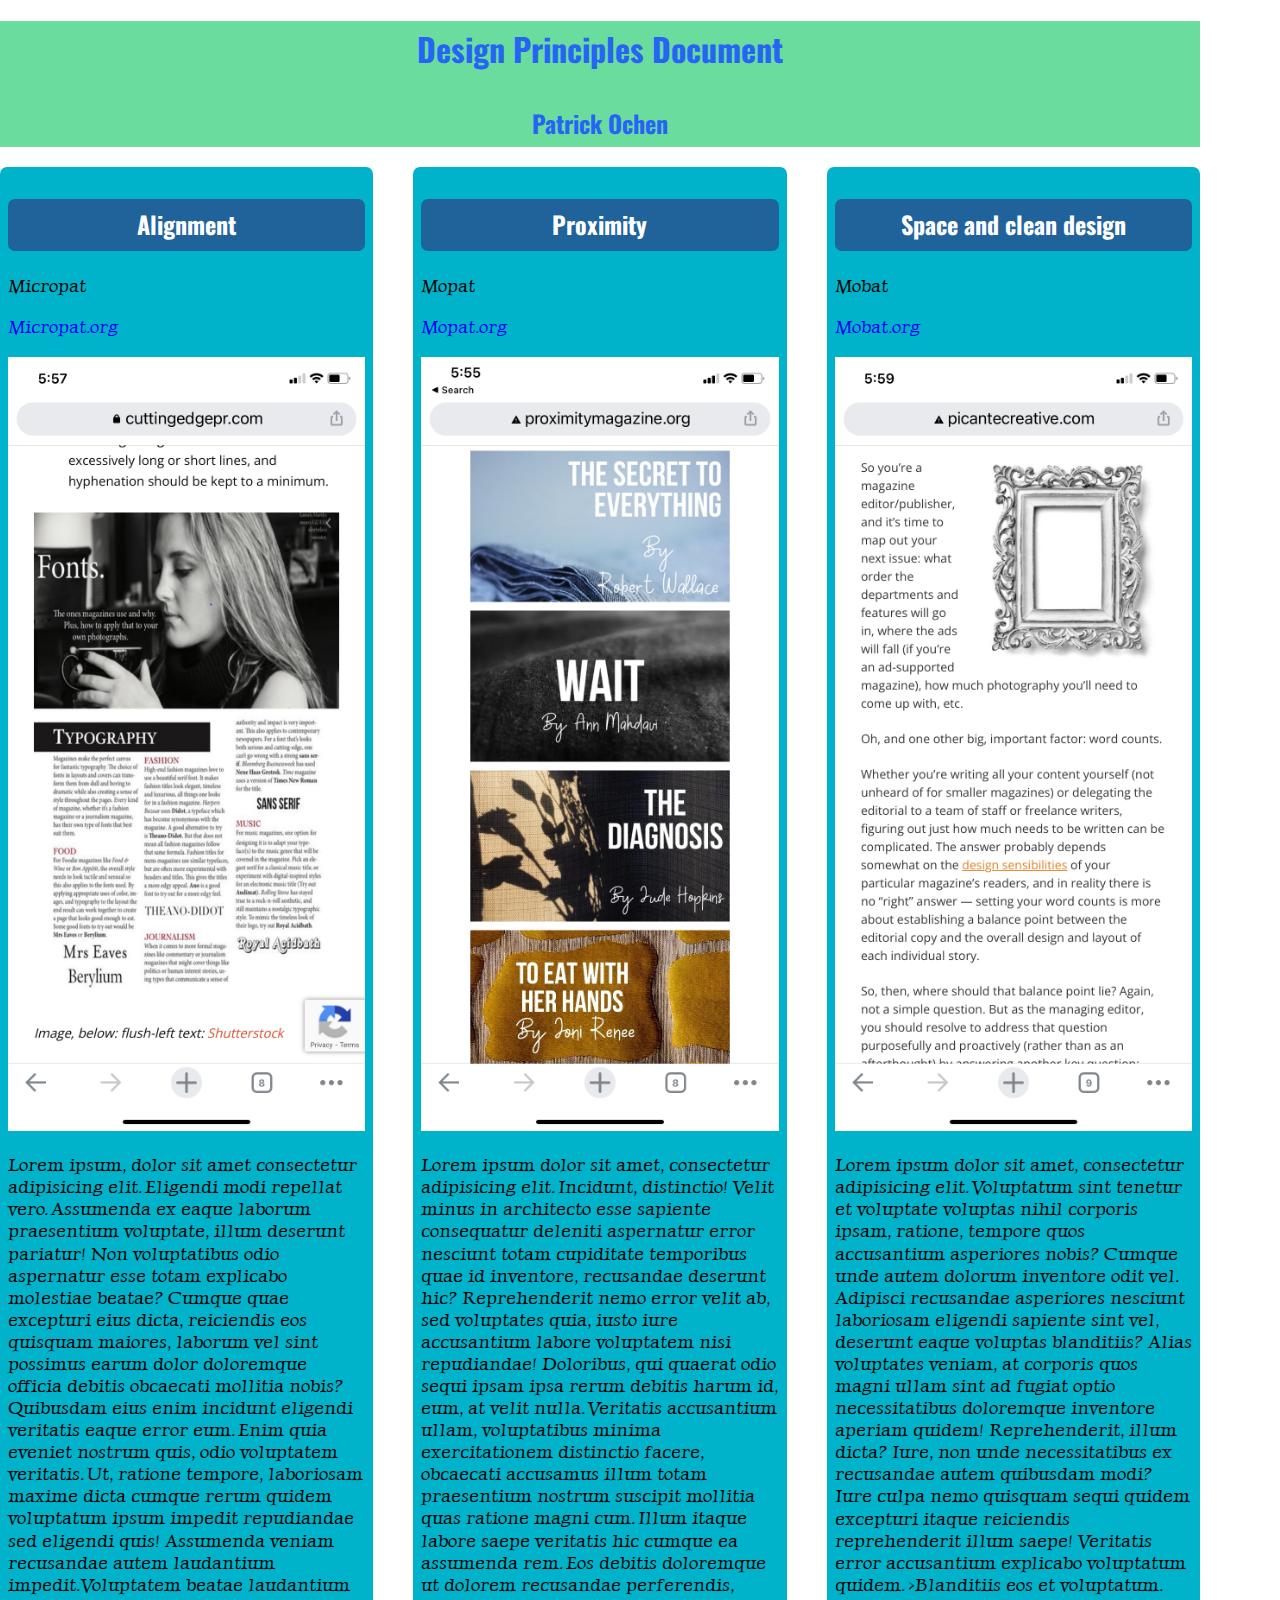
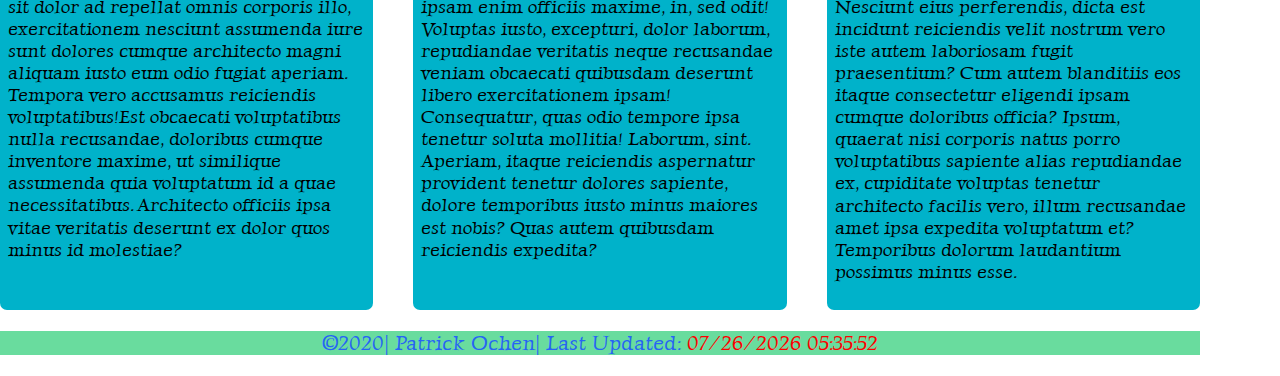
==== index.html @ 623adcdb "design principles" ====
<!DOCTYPE html>
<html lang="en">
  <head>
    <meta charset="UTF-8" />
    <meta name="viewport" content="width=device-width, initial-scale=1.0" />
    <link rel="stylesheet" href="css/styles.css" />
    <link rel="stylesheet" href="css/normalize.css" />
    <link
      href="https://fonts.googleapis.com/css2?family=Luxurious+Roman&display=swap"
      rel="stylesheet"
    />
    <link
      href="https://fonts.googleapis.com/css2?family=Oswald&display=swap"
      rel="stylesheet"
    />
    <script defer src="js/dates.js"></script>
    <title>Design Principles</title>
  </head>
  <body>
    <header class="introduction">
      <h1>Design Principles Document</h1>
      <h2>Patrick Ochen</h2>
    </header>
    <main class="content">
      <section class="section-1">
        <h3>Alignment</h3>

        <p>Micropat</p>
        <p><a href="#"> Micropat.org </a></p>

        <img src="images/alignment.PNG" alt="myself" />
        <p>
          Lorem ipsum, dolor sit amet consectetur adipisicing elit. Eligendi
          modi repellat vero. Assumenda ex eaque laborum praesentium voluptate,
          illum deserunt pariatur! Non voluptatibus odio aspernatur esse totam
          explicabo molestiae beatae? Cumque quae excepturi eius dicta,
          reiciendis eos quisquam maiores, laborum vel sint possimus earum dolor
          doloremque officia debitis obcaecati mollitia nobis? Quibusdam eius
          enim incidunt eligendi veritatis eaque error eum. Enim quia eveniet
          nostrum quis, odio voluptatem veritatis. Ut, ratione tempore,
          laboriosam maxime dicta cumque rerum quidem voluptatum ipsum impedit
          repudiandae sed eligendi quis! Assumenda veniam recusandae autem
          laudantium impedit.Voluptatem beatae laudantium sit dolor ad repellat
          omnis corporis illo, exercitationem nesciunt assumenda iure sunt
          dolores cumque architecto magni aliquam iusto eum odio fugiat aperiam.
          Tempora vero accusamus reiciendis voluptatibus!Est obcaecati
          voluptatibus nulla recusandae, doloribus cumque inventore maxime, ut
          similique assumenda quia voluptatum id a quae necessitatibus.
          Architecto officiis ipsa vitae veritatis deserunt ex dolor quos minus
          id molestiae?
        </p>
      </section>
      <section class="section-2">
        <h3>Proximity</h3>
        <p>Mopat</p>
        <p><a href="#"> Mopat.org </a></p>

        <img src="images/proximity.PNG" alt=" a man with alamp" />
        <p>
          Lorem ipsum dolor sit amet, consectetur adipisicing elit. Incidunt,
          distinctio! Velit minus in architecto esse sapiente consequatur
          deleniti aspernatur error nesciunt totam cupiditate temporibus quae id
          inventore, recusandae deserunt hic? Reprehenderit nemo error velit ab,
          sed voluptates quia, iusto iure accusantium labore voluptatem nisi
          repudiandae! Doloribus, qui quaerat odio sequi ipsam ipsa rerum
          debitis harum id, eum, at velit nulla. Veritatis accusantium ullam,
          voluptatibus minima exercitationem distinctio facere, obcaecati
          accusamus illum totam praesentium nostrum suscipit mollitia quas
          ratione magni cum. Illum itaque labore saepe veritatis hic cumque ea
          assumenda rem. Eos debitis doloremque ut dolorem recusandae
          perferendis, ipsam enim officiis maxime, in, sed odit! Voluptas iusto,
          excepturi, dolor laborum, repudiandae veritatis neque recusandae
          veniam obcaecati quibusdam deserunt libero exercitationem ipsam!
          Consequatur, quas odio tempore ipsa tenetur soluta mollitia! Laborum,
          sint. Aperiam, itaque reiciendis aspernatur provident tenetur dolores
          sapiente, dolore temporibus iusto minus maiores est nobis? Quas autem
          quibusdam reiciendis expedita?
        </p>
      </section>
      <section class="section-3">
        <h3>Space and clean design</h3>

        <p>Mobat</p>
        <p><a href="#"> Mobat.org </a></p>

        <img src="images/whitespance.PNG" alt="a beatiful lake view" />
        <p>
          Lorem ipsum dolor sit amet, consectetur adipisicing elit. Voluptatum
          sint tenetur et voluptate voluptas nihil corporis ipsam, ratione,
          tempore quos accusantium asperiores nobis? Cumque unde autem dolorum
          inventore odit vel. Adipisci recusandae asperiores nesciunt laboriosam
          eligendi sapiente sint vel, deserunt eaque voluptas blanditiis? Alias
          voluptates veniam, at corporis quos magni ullam sint ad fugiat optio
          necessitatibus doloremque inventore aperiam quidem! Reprehenderit,
          illum dicta? Iure, non unde necessitatibus ex recusandae autem
          quibusdam modi? Iure culpa nemo quisquam sequi quidem excepturi itaque
          reiciendis reprehenderit illum saepe! Veritatis error accusantium
          explicabo voluptatum quidem. >Blanditiis eos et voluptatum. Nesciunt
          eius perferendis, dicta est incidunt reiciendis velit nostrum vero
          iste autem laboriosam fugit praesentium? Cum autem blanditiis eos
          itaque consectetur eligendi ipsam cumque doloribus officia? Ipsum,
          quaerat nisi corporis natus porro voluptatibus sapiente alias
          repudiandae ex, cupiditate voluptas tenetur architecto facilis vero,
          illum recusandae amet ipsa expedita voluptatum et? Temporibus dolorum
          laudantium possimus minus esse.
        </p>
      </section>
    </main>
    <footer>
      <p>
        &copy;2020| Patrick Ochen| Last Updated: <span id="lastupdate"></span>
      </p>
    </footer>
  </body>
</html>
---- css/styles.css ----
.content {
    display: grid;
    grid-template-columns: 1fr 1fr 1fr;
    gap: 40px
}

.content footer,
p {
    font-family: 'Luxurious Roman', cursive;
    font-size: 1.2em;
}



body {
    max-width: 1200px;
    margin: 0 auto;

}

img {
    height: auto;
    width: 100%;
}

.introduction {
    text-align: center;
    background-color: #69dc9e;

}

p a {
    text-decoration: none;
}


h3 {
    background-color: #20639B;
    padding: 0.5em;
    color: #FFFFFF;
    border-radius: 7px 7px 7px 7px;
    text-align: center;
    font-family: 'Oswald', sans-serif;
    font-size: 1.5em;
}

h1,
h2 {
    font-family: 'Oswald', sans-serif;
    font-size: 1.5em;
    padding: 10px;
    color: #2664F5;
}

.section-1,
.section-2,
.section-3 {
    background-color: #00b2ca;
    padding: 0.5em;
    border-radius: 7px 7px 7px 7px;

}


footer {
    text-align: center;
    background-color: #69dc9e;
}

footer p {
    color: #2664F5;
    font-size: 1.3em
}

span {
    color: #FF0000;

}

@media only screen and (max-width:768px) {
    .content {
        grid-template-columns: 1fr 1fr;
    }

    p {
        font-family: 'Luxurious Roman', cursive;
        font-size: 1.2em;
    }

    .section-3 {
        grid-column: 1/3;
    }

    footer p {
        color: #FF0000;
        font-size: 1.3em
    }

    span {
        color: #2664F5;
    }
}


@media only screen and (max-width:576px) {
    .content {
        grid-template-columns: 1fr;
    }

    .section-1,
    .section-2,
    .section-3 {
        grid-column: 1/2;
    }
}
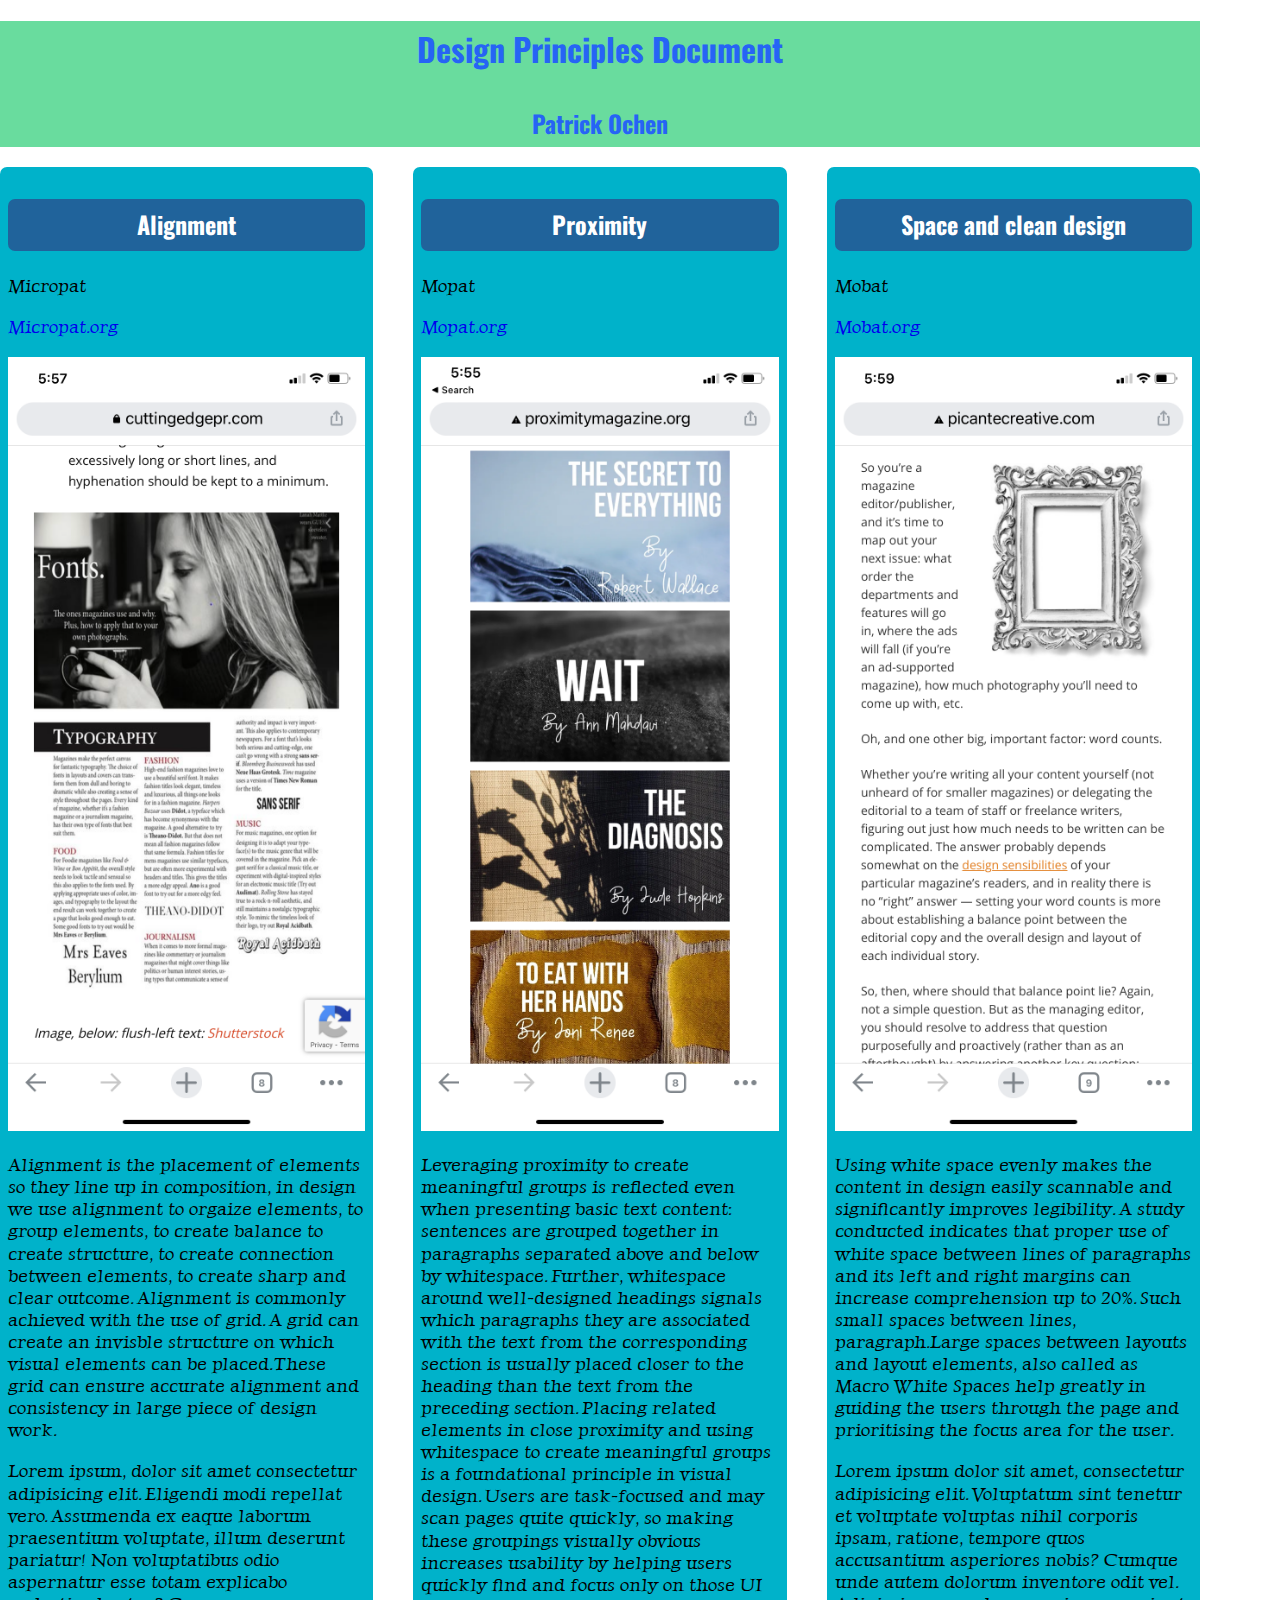
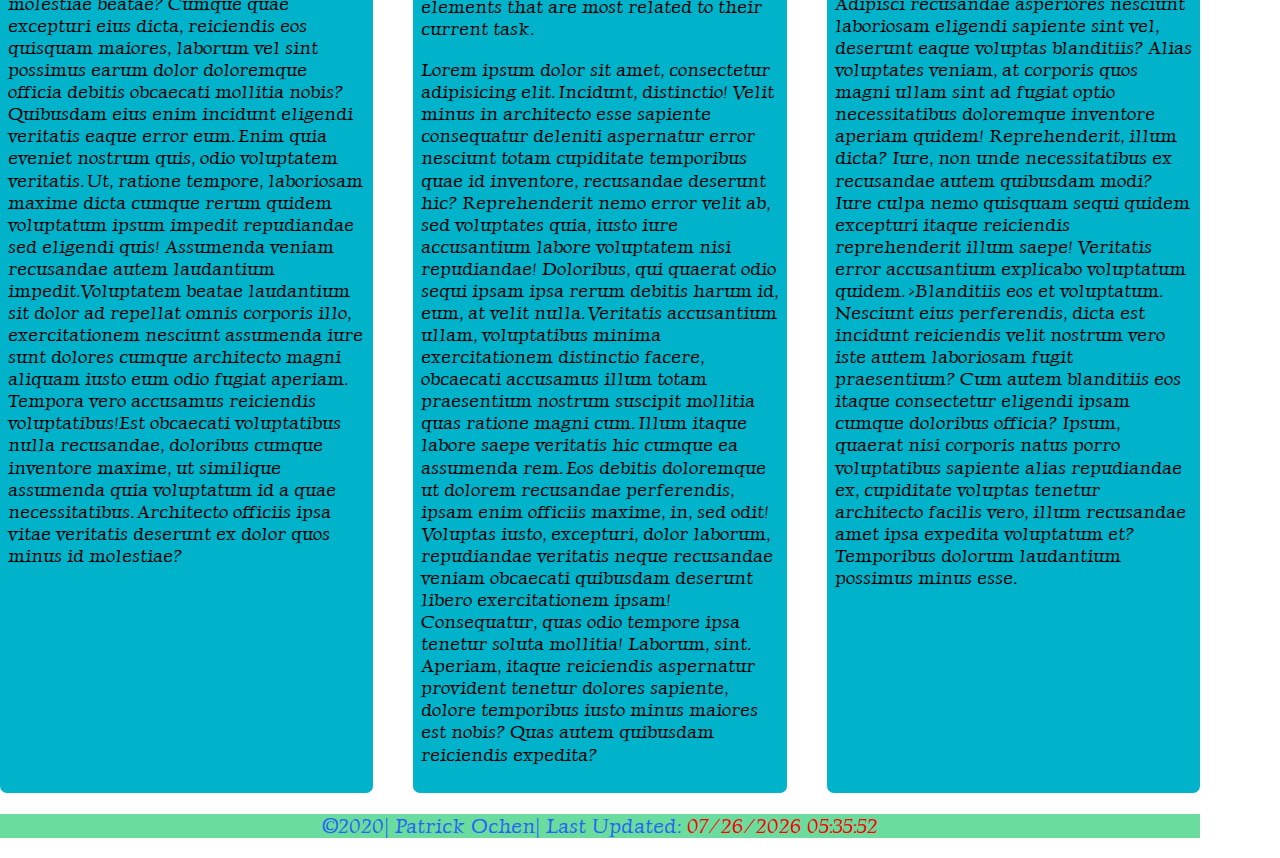
==== commit e4ce9ee1: "Design principles" ====
--- a/index.html
+++ b/index.html
@@ -29,6 +29,16 @@
         <p><a href="#"> Micropat.org </a></p>
 
         <img src="images/alignment.PNG" alt="myself" />
+
+        <p>
+          Alignment is the placement of elements so they line up in composition,
+          in design we use alignment to orgaize elements, to group elements, to
+          create balance to create structure, to create connection between
+          elements, to create sharp and clear outcome. Alignment is commonly
+          achieved with the use of grid. A grid can create an invisble structure
+          on which visual elements can be placed. These grid can ensure accurate
+          alignment and consistency in large piece of design work.
+        </p>
         <p>
           Lorem ipsum, dolor sit amet consectetur adipisicing elit. Eligendi
           modi repellat vero. Assumenda ex eaque laborum praesentium voluptate,
@@ -56,6 +66,20 @@
         <p><a href="#"> Mopat.org </a></p>
 
         <img src="images/proximity.PNG" alt=" a man with alamp" />
+        <p>
+          Leveraging proximity to create meaningful groups is reflected even
+          when presenting basic text content: sentences are grouped together in
+          paragraphs separated above and below by whitespace. Further,
+          whitespace around well-designed headings signals which paragraphs they
+          are associated with the text from the corresponding section is usually
+          placed closer to the heading than the text from the preceding section.
+          Placing related elements in close proximity and using whitespace to
+          create meaningful groups is a foundational principle in visual design.
+          Users are task-focused and may scan pages quite quickly, so making
+          these groupings visually obvious increases usability by helping users
+          quickly find and focus only on those UI elements that are most related
+          to their current task.
+        </p>
         <p>
           Lorem ipsum dolor sit amet, consectetur adipisicing elit. Incidunt,
           distinctio! Velit minus in architecto esse sapiente consequatur
@@ -85,6 +109,16 @@
 
         <img src="images/whitespance.PNG" alt="a beatiful lake view" />
         <p>
+          Using white space evenly makes the content in design easily scannable
+          and significantly improves legibility. A study conducted indicates
+          that proper use of white space between lines of paragraphs and its
+          left and right margins can increase comprehension up to 20%. Such
+          small spaces between lines, paragraph.Large spaces between layouts and
+          layout elements, also called as Macro White Spaces help greatly in
+          guiding the users through the page and prioritising the focus area for
+          the user.
+        </p>
+        <p>
           Lorem ipsum dolor sit amet, consectetur adipisicing elit. Voluptatum
           sint tenetur et voluptate voluptas nihil corporis ipsam, ratione,
           tempore quos accusantium asperiores nobis? Cumque unde autem dolorum
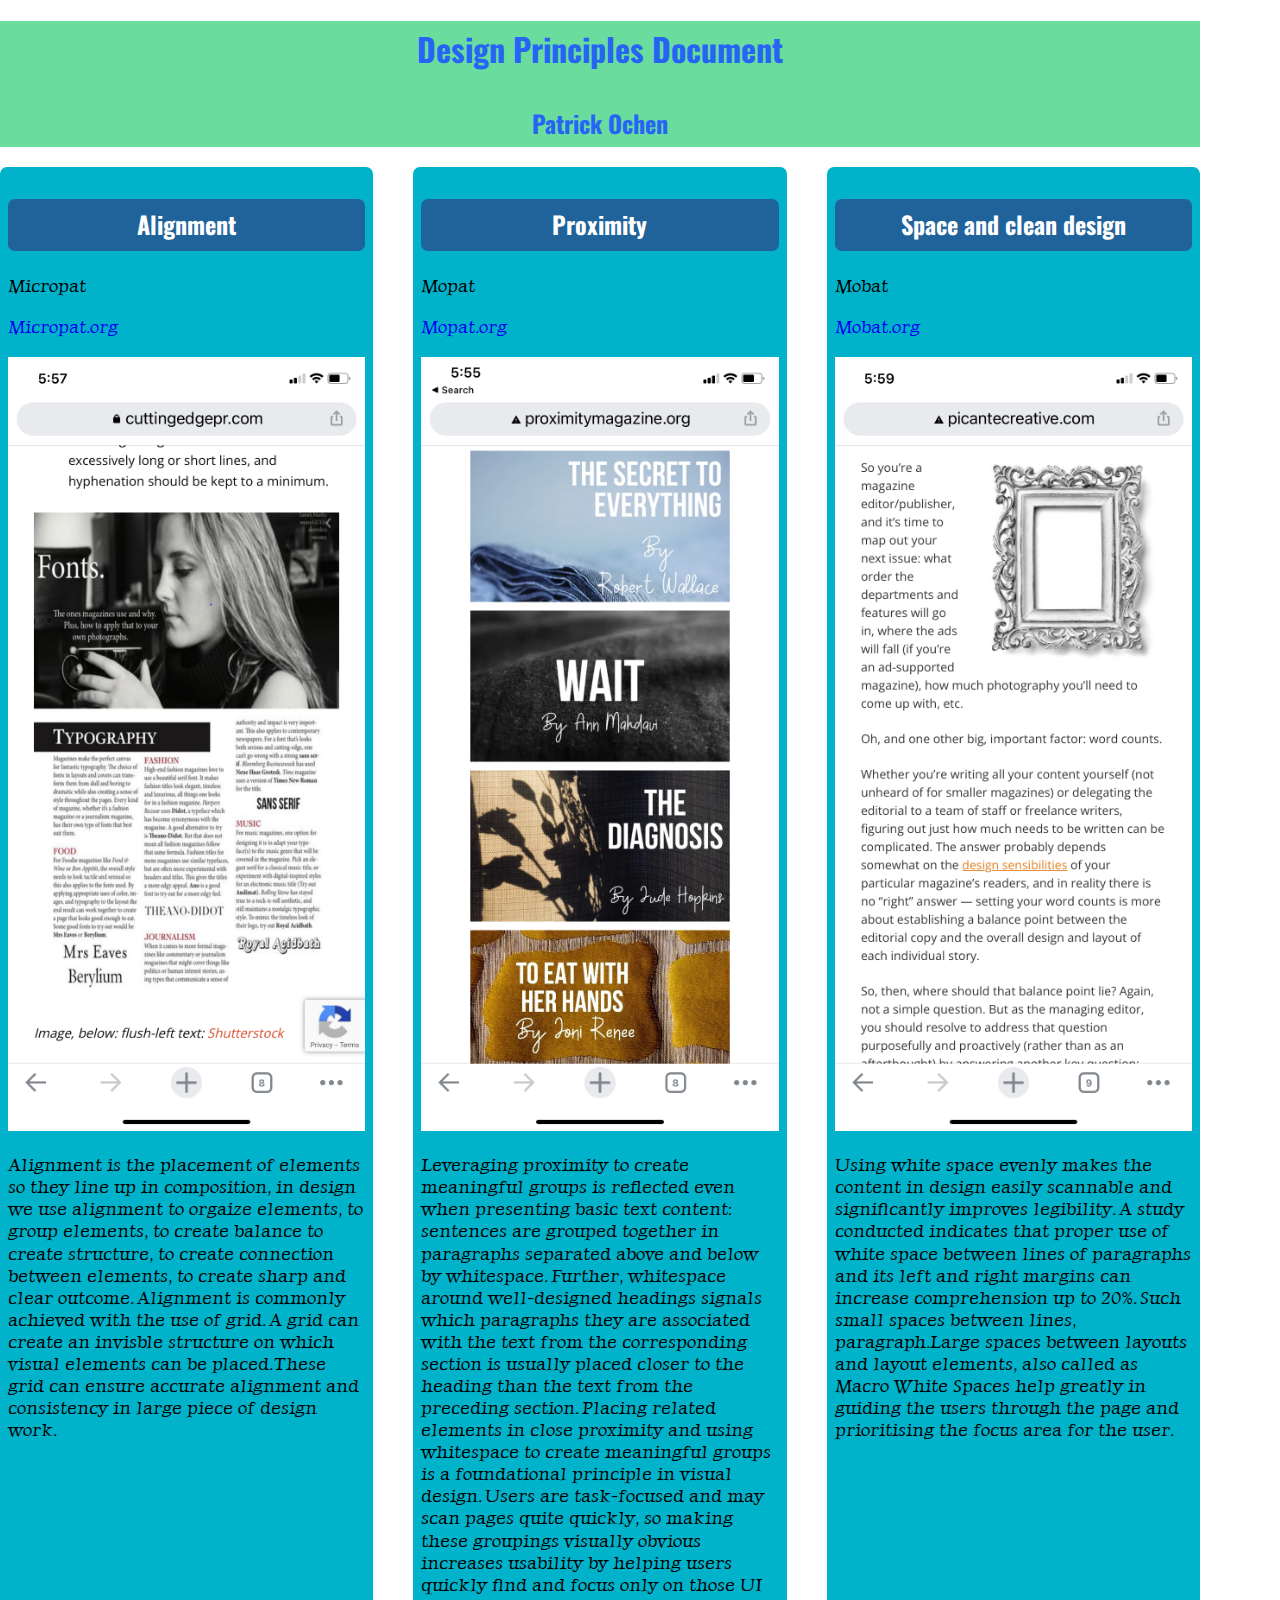
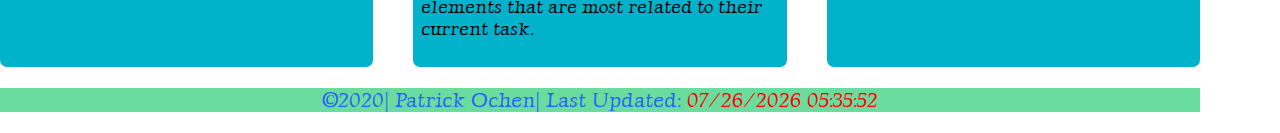
==== commit edc35fcb: "Changes on Design Principles" ====
--- a/index.html
+++ b/index.html
@@ -28,7 +28,7 @@
         <p>Micropat</p>
         <p><a href="#"> Micropat.org </a></p>
 
-        <img src="images/alignment.PNG" alt="myself" />
+        <img src="images/alignment.png" alt="alignment" />
 
         <p>
           Alignment is the placement of elements so they line up in composition,
@@ -39,33 +39,13 @@
           on which visual elements can be placed. These grid can ensure accurate
           alignment and consistency in large piece of design work.
         </p>
-        <p>
-          Lorem ipsum, dolor sit amet consectetur adipisicing elit. Eligendi
-          modi repellat vero. Assumenda ex eaque laborum praesentium voluptate,
-          illum deserunt pariatur! Non voluptatibus odio aspernatur esse totam
-          explicabo molestiae beatae? Cumque quae excepturi eius dicta,
-          reiciendis eos quisquam maiores, laborum vel sint possimus earum dolor
-          doloremque officia debitis obcaecati mollitia nobis? Quibusdam eius
-          enim incidunt eligendi veritatis eaque error eum. Enim quia eveniet
-          nostrum quis, odio voluptatem veritatis. Ut, ratione tempore,
-          laboriosam maxime dicta cumque rerum quidem voluptatum ipsum impedit
-          repudiandae sed eligendi quis! Assumenda veniam recusandae autem
-          laudantium impedit.Voluptatem beatae laudantium sit dolor ad repellat
-          omnis corporis illo, exercitationem nesciunt assumenda iure sunt
-          dolores cumque architecto magni aliquam iusto eum odio fugiat aperiam.
-          Tempora vero accusamus reiciendis voluptatibus!Est obcaecati
-          voluptatibus nulla recusandae, doloribus cumque inventore maxime, ut
-          similique assumenda quia voluptatum id a quae necessitatibus.
-          Architecto officiis ipsa vitae veritatis deserunt ex dolor quos minus
-          id molestiae?
-        </p>
       </section>
       <section class="section-2">
         <h3>Proximity</h3>
         <p>Mopat</p>
         <p><a href="#"> Mopat.org </a></p>
 
-        <img src="images/proximity.PNG" alt=" a man with alamp" />
+        <img src="images/proximity.png" alt=" a man with alamp" />
         <p>
           Leveraging proximity to create meaningful groups is reflected even
           when presenting basic text content: sentences are grouped together in
@@ -80,26 +60,6 @@
           quickly find and focus only on those UI elements that are most related
           to their current task.
         </p>
-        <p>
-          Lorem ipsum dolor sit amet, consectetur adipisicing elit. Incidunt,
-          distinctio! Velit minus in architecto esse sapiente consequatur
-          deleniti aspernatur error nesciunt totam cupiditate temporibus quae id
-          inventore, recusandae deserunt hic? Reprehenderit nemo error velit ab,
-          sed voluptates quia, iusto iure accusantium labore voluptatem nisi
-          repudiandae! Doloribus, qui quaerat odio sequi ipsam ipsa rerum
-          debitis harum id, eum, at velit nulla. Veritatis accusantium ullam,
-          voluptatibus minima exercitationem distinctio facere, obcaecati
-          accusamus illum totam praesentium nostrum suscipit mollitia quas
-          ratione magni cum. Illum itaque labore saepe veritatis hic cumque ea
-          assumenda rem. Eos debitis doloremque ut dolorem recusandae
-          perferendis, ipsam enim officiis maxime, in, sed odit! Voluptas iusto,
-          excepturi, dolor laborum, repudiandae veritatis neque recusandae
-          veniam obcaecati quibusdam deserunt libero exercitationem ipsam!
-          Consequatur, quas odio tempore ipsa tenetur soluta mollitia! Laborum,
-          sint. Aperiam, itaque reiciendis aspernatur provident tenetur dolores
-          sapiente, dolore temporibus iusto minus maiores est nobis? Quas autem
-          quibusdam reiciendis expedita?
-        </p>
       </section>
       <section class="section-3">
         <h3>Space and clean design</h3>
@@ -107,7 +67,7 @@
         <p>Mobat</p>
         <p><a href="#"> Mobat.org </a></p>
 
-        <img src="images/whitespance.PNG" alt="a beatiful lake view" />
+        <img src="images/whitespance.png" alt="a beatiful lake view" />
         <p>
           Using white space evenly makes the content in design easily scannable
           and significantly improves legibility. A study conducted indicates
@@ -118,26 +78,6 @@
           guiding the users through the page and prioritising the focus area for
           the user.
         </p>
-        <p>
-          Lorem ipsum dolor sit amet, consectetur adipisicing elit. Voluptatum
-          sint tenetur et voluptate voluptas nihil corporis ipsam, ratione,
-          tempore quos accusantium asperiores nobis? Cumque unde autem dolorum
-          inventore odit vel. Adipisci recusandae asperiores nesciunt laboriosam
-          eligendi sapiente sint vel, deserunt eaque voluptas blanditiis? Alias
-          voluptates veniam, at corporis quos magni ullam sint ad fugiat optio
-          necessitatibus doloremque inventore aperiam quidem! Reprehenderit,
-          illum dicta? Iure, non unde necessitatibus ex recusandae autem
-          quibusdam modi? Iure culpa nemo quisquam sequi quidem excepturi itaque
-          reiciendis reprehenderit illum saepe! Veritatis error accusantium
-          explicabo voluptatum quidem. >Blanditiis eos et voluptatum. Nesciunt
-          eius perferendis, dicta est incidunt reiciendis velit nostrum vero
-          iste autem laboriosam fugit praesentium? Cum autem blanditiis eos
-          itaque consectetur eligendi ipsam cumque doloribus officia? Ipsum,
-          quaerat nisi corporis natus porro voluptatibus sapiente alias
-          repudiandae ex, cupiditate voluptas tenetur architecto facilis vero,
-          illum recusandae amet ipsa expedita voluptatum et? Temporibus dolorum
-          laudantium possimus minus esse.
-        </p>
       </section>
     </main>
     <footer>
